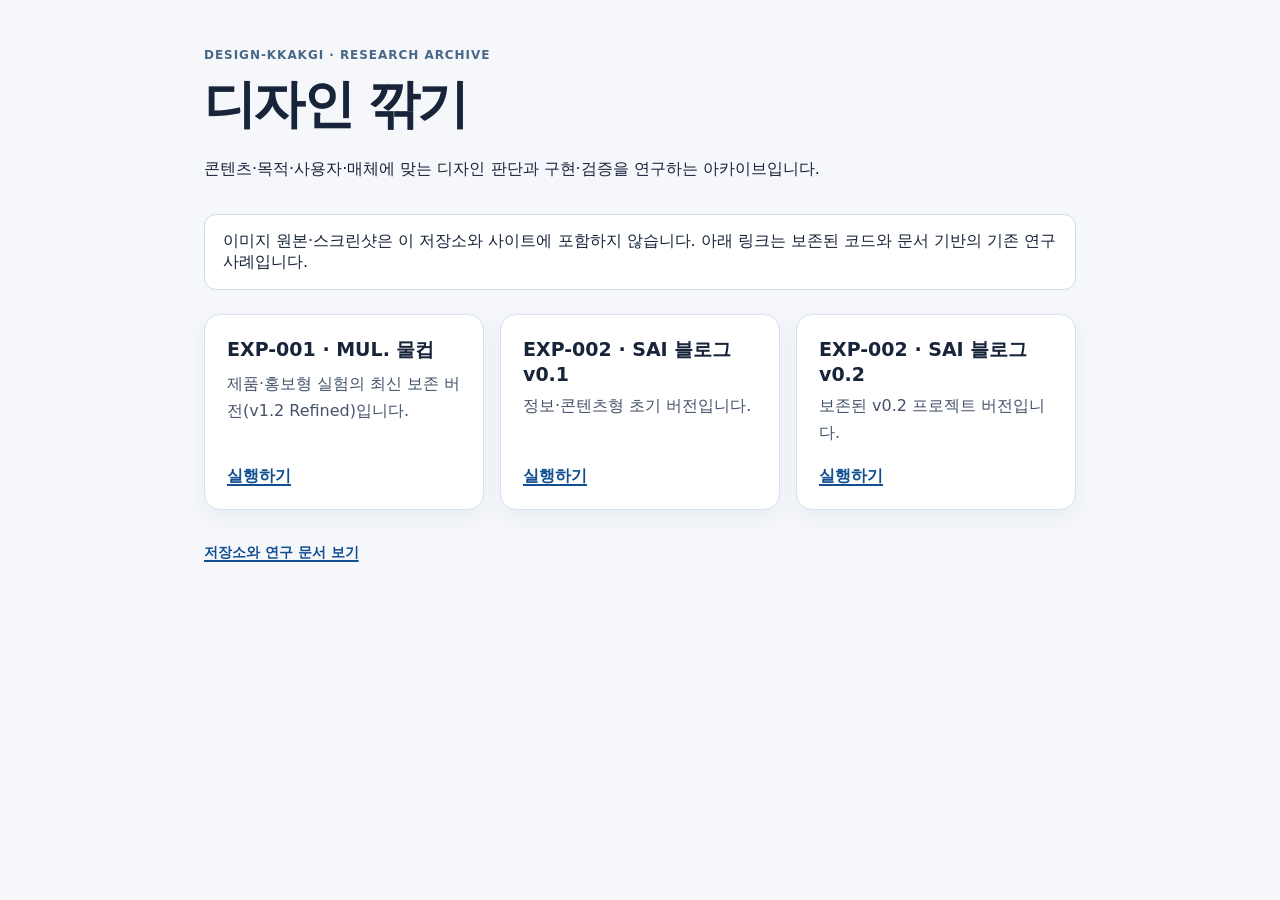
==== index.html @ 41e4d72d "docs: add Pages research archive index" ====
<!doctype html>
<html lang="ko">
<head>
  <meta charset="utf-8">
  <meta name="viewport" content="width=device-width, initial-scale=1">
  <title>디자인 깎기 · 연구 사례</title>
  <style>
    :root { color-scheme: light; font-family: system-ui,-apple-system,"Segoe UI","Malgun Gothic",sans-serif; color:#18243a; background:#f5f7fb; }
    * { box-sizing:border-box; }
    body { margin:0; }
    main { max-width:920px; margin:0 auto; padding:48px 24px 64px; }
    header { margin-bottom:32px; }
    .eyebrow { color:#486887; font-size:12px; font-weight:700; letter-spacing:.08em; }
    h1 { margin:8px 0 10px; font-size:clamp(30px,6vw,52px); letter-spacing:-.05em; }
    p { line-height:1.65; }
    .notice { padding:16px 18px; border:1px solid #cdd8e8; border-radius:12px; background:#fff; }
    .grid { display:grid; grid-template-columns:repeat(auto-fit,minmax(250px,1fr)); gap:16px; margin-top:24px; }
    article { display:flex; min-height:170px; flex-direction:column; padding:22px; border:1px solid #d6dfec; border-radius:16px; background:#fff; box-shadow:0 8px 22px rgba(29,52,84,.06); }
    h2 { margin:0 0 8px; font-size:19px; }
    article p { margin:0 0 20px; color:#44536a; }
    a { color:#114f91; font-weight:700; text-decoration-thickness:1.5px; text-underline-offset:3px; }
    article a { margin-top:auto; }
    footer { margin-top:34px; color:#59697e; font-size:14px; }
  </style>
</head>
<body>
  <main>
    <header>
      <div class="eyebrow">DESIGN-KKAKGI · RESEARCH ARCHIVE</div>
      <h1>디자인 깎기</h1>
      <p>콘텐츠·목적·사용자·매체에 맞는 디자인 판단과 구현·검증을 연구하는 아카이브입니다.</p>
    </header>
    <div class="notice">
      이미지 원본·스크린샷은 이 저장소와 사이트에 포함하지 않습니다. 아래 링크는 보존된 코드와 문서 기반의 기존 연구 사례입니다.
    </div>
    <section class="grid" aria-label="실행 가능한 연구 사례">
      <article>
        <h2>EXP-001 · MUL. 물컵</h2>
        <p>제품·홍보형 실험의 최신 보존 버전(v1.2 Refined)입니다.</p>
        <a href="./cases/mul-cup/versions/05_v1.2_Refined/site/">실행하기</a>
      </article>
      <article>
        <h2>EXP-002 · SAI 블로그 v0.1</h2>
        <p>정보·콘텐츠형 초기 버전입니다.</p>
        <a href="./cases/sai-blog/v0.1/">실행하기</a>
      </article>
      <article>
        <h2>EXP-002 · SAI 블로그 v0.2</h2>
        <p>보존된 v0.2 프로젝트 버전입니다.</p>
        <a href="./cases/sai-blog/v0.2/project/">실행하기</a>
      </article>
    </section>
    <footer>
      <a href="https://github.com/pchjesus/design-kkakgi">저장소와 연구 문서 보기</a>
    </footer>
  </main>
</body>
</html>
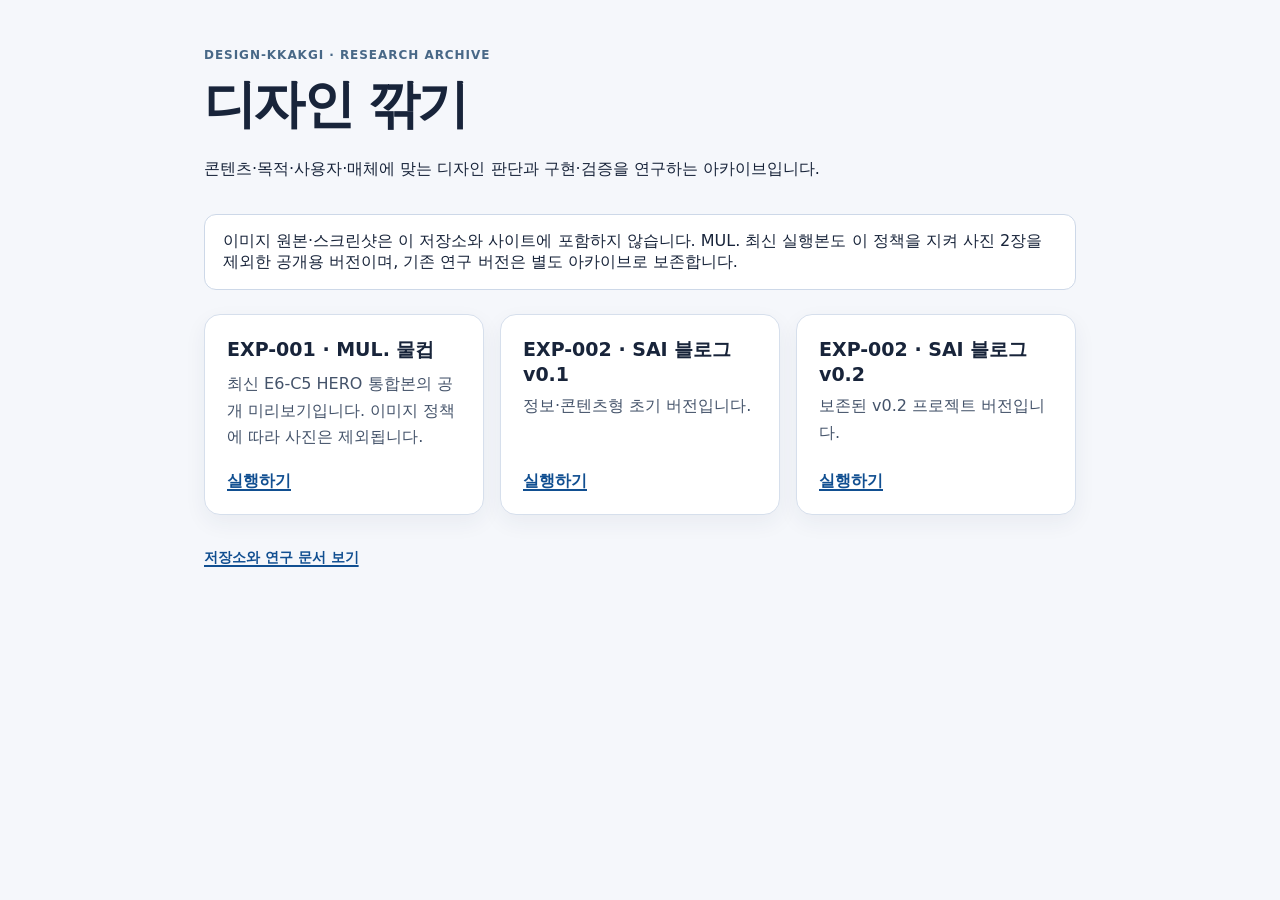
==== commit e77f6c22: "feat(pages): link MUL launch button to stable latest release path" ====
--- a/index.html
+++ b/index.html
@@ -31,13 +31,13 @@
       <p>콘텐츠·목적·사용자·매체에 맞는 디자인 판단과 구현·검증을 연구하는 아카이브입니다.</p>
     </header>
     <div class="notice">
-      이미지 원본·스크린샷은 이 저장소와 사이트에 포함하지 않습니다. 아래 링크는 보존된 코드와 문서 기반의 기존 연구 사례입니다.
+      이미지 원본·스크린샷은 이 저장소와 사이트에 포함하지 않습니다. MUL. 최신 실행본도 이 정책을 지켜 사진 2장을 제외한 공개용 버전이며, 기존 연구 버전은 별도 아카이브로 보존합니다.
     </div>
     <section class="grid" aria-label="실행 가능한 연구 사례">
       <article>
         <h2>EXP-001 · MUL. 물컵</h2>
-        <p>제품·홍보형 실험의 최신 보존 버전(v1.2 Refined)입니다.</p>
-        <a href="./cases/mul-cup/versions/05_v1.2_Refined/site/">실행하기</a>
+        <p>최신 E6-C5 HERO 통합본의 공개 미리보기입니다. 이미지 정책에 따라 사진은 제외됩니다.</p>
+        <a href="./cases/mul-cup/latest/">실행하기</a>
       </article>
       <article>
         <h2>EXP-002 · SAI 블로그 v0.1</h2>
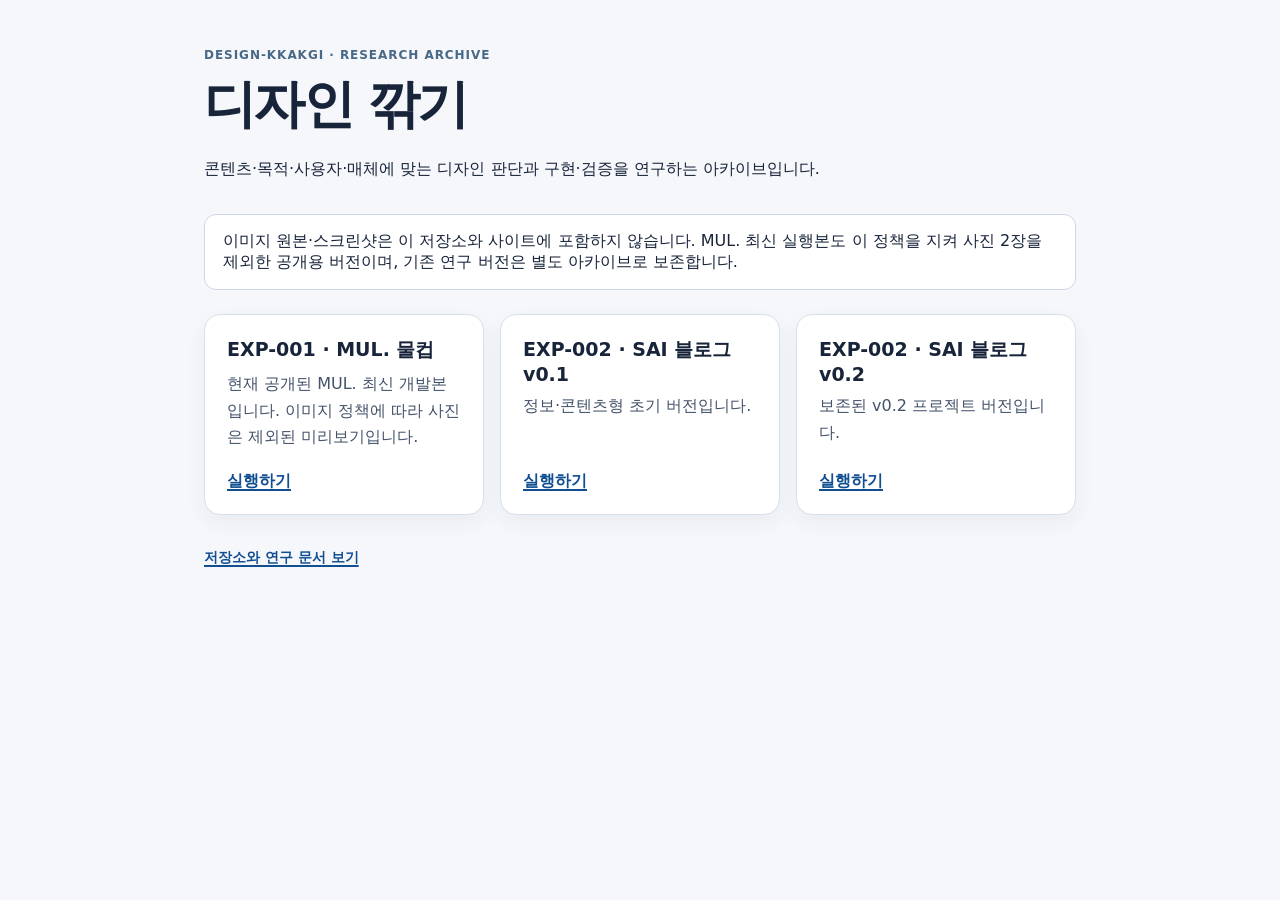
==== commit 8fcc5558: "docs(pages): keep MUL latest link description version-independent" ====
--- a/index.html
+++ b/index.html
@@ -36,7 +36,7 @@
     <section class="grid" aria-label="실행 가능한 연구 사례">
       <article>
         <h2>EXP-001 · MUL. 물컵</h2>
-        <p>최신 E6-C5 HERO 통합본의 공개 미리보기입니다. 이미지 정책에 따라 사진은 제외됩니다.</p>
+        <p>현재 공개된 MUL. 최신 개발본입니다. 이미지 정책에 따라 사진은 제외된 미리보기입니다.</p>
         <a href="./cases/mul-cup/latest/">실행하기</a>
       </article>
       <article>
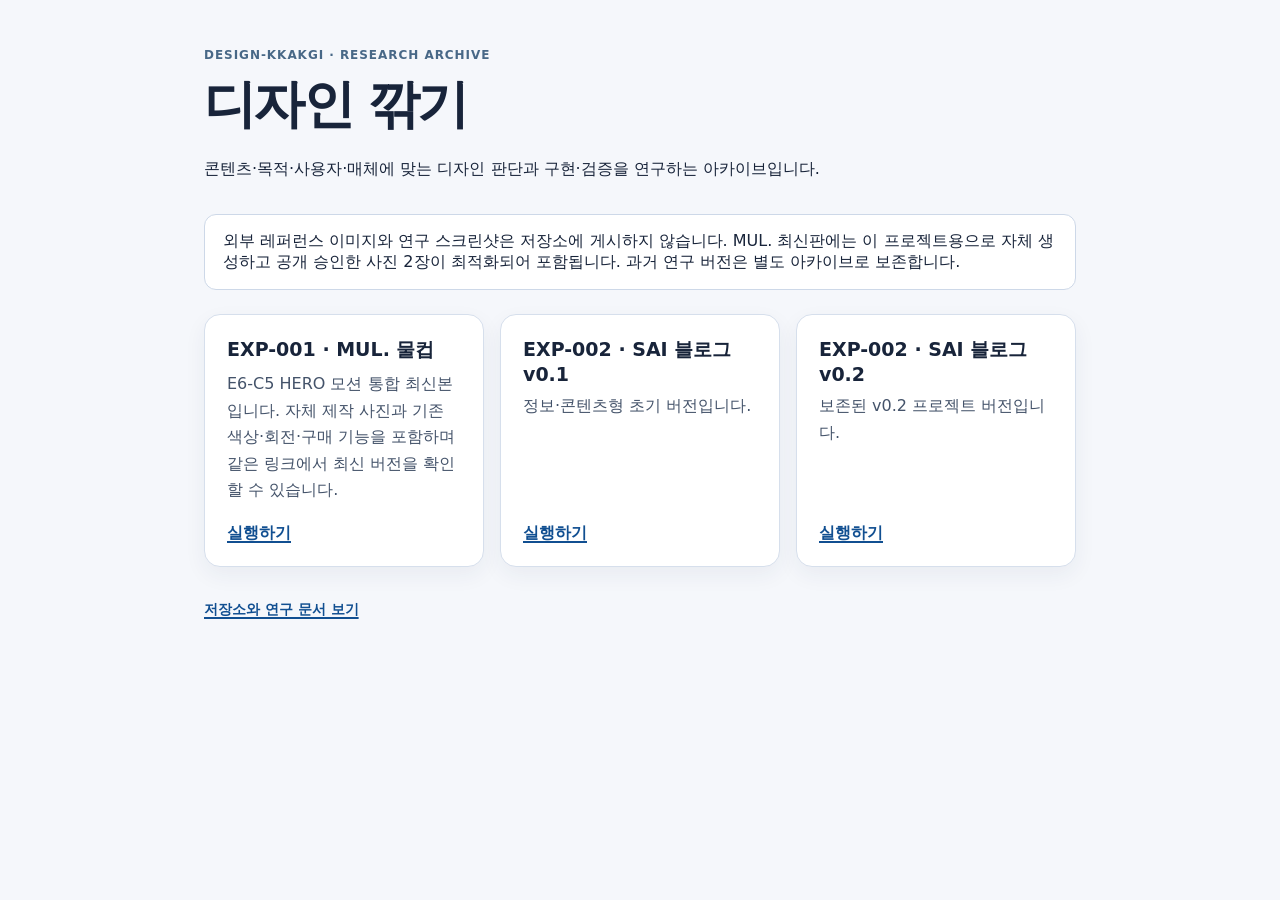
==== commit e5d2f4be: "fix(pages): describe full MUL release on research index" ====
--- a/index.html
+++ b/index.html
@@ -31,12 +31,12 @@
       <p>콘텐츠·목적·사용자·매체에 맞는 디자인 판단과 구현·검증을 연구하는 아카이브입니다.</p>
     </header>
     <div class="notice">
-      이미지 원본·스크린샷은 이 저장소와 사이트에 포함하지 않습니다. MUL. 최신 실행본도 이 정책을 지켜 사진 2장을 제외한 공개용 버전이며, 기존 연구 버전은 별도 아카이브로 보존합니다.
+      외부 레퍼런스 이미지와 연구 스크린샷은 저장소에 게시하지 않습니다. MUL. 최신판에는 이 프로젝트용으로 자체 생성하고 공개 승인한 사진 2장이 최적화되어 포함됩니다. 과거 연구 버전은 별도 아카이브로 보존합니다.
     </div>
     <section class="grid" aria-label="실행 가능한 연구 사례">
       <article>
         <h2>EXP-001 · MUL. 물컵</h2>
-        <p>현재 공개된 MUL. 최신 개발본입니다. 이미지 정책에 따라 사진은 제외된 미리보기입니다.</p>
+        <p>E6-C5 HERO 모션 통합 최신본입니다. 자체 제작 사진과 기존 색상·회전·구매 기능을 포함하며 같은 링크에서 최신 버전을 확인할 수 있습니다.</p>
         <a href="./cases/mul-cup/latest/">실행하기</a>
       </article>
       <article>
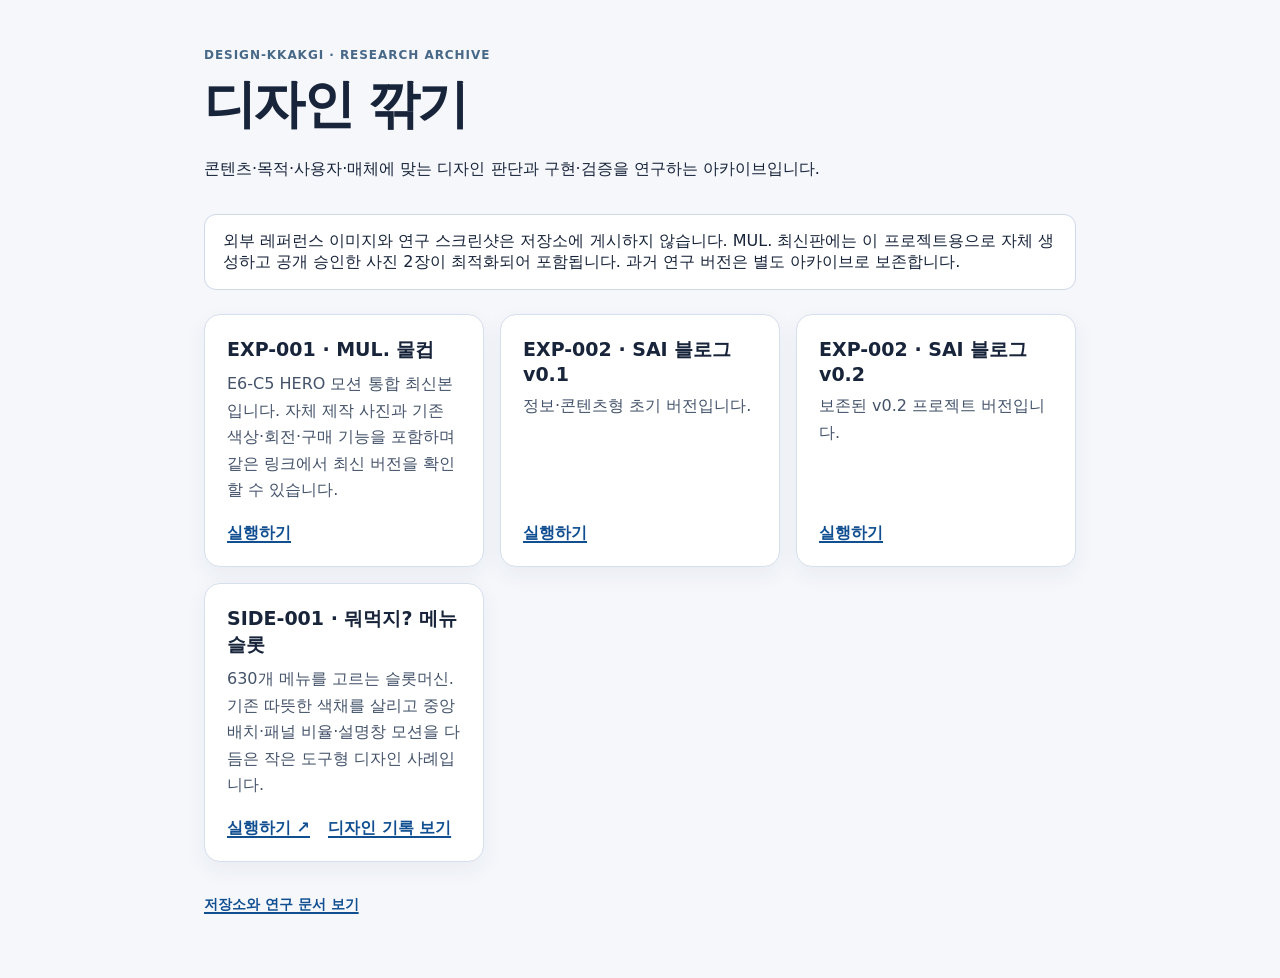
==== commit ff81e066: "feat(case): document SIDE-001 menu roulette learnings and link live app" ====
--- a/index.html
+++ b/index.html
@@ -20,6 +20,8 @@
     article p { margin:0 0 20px; color:#44536a; }
     a { color:#114f91; font-weight:700; text-decoration-thickness:1.5px; text-underline-offset:3px; }
     article a { margin-top:auto; }
+    .case-links { display:flex; flex-wrap:wrap; align-items:center; gap:12px 18px; margin-top:auto; }
+    .case-links a { margin-top:0; }
     footer { margin-top:34px; color:#59697e; font-size:14px; }
   </style>
 </head>
@@ -49,6 +51,14 @@
         <p>보존된 v0.2 프로젝트 버전입니다.</p>
         <a href="./cases/sai-blog/v0.2/project/">실행하기</a>
       </article>
+      <article>
+        <h2>SIDE-001 · 뭐먹지? 메뉴 슬롯</h2>
+        <p>630개 메뉴를 고르는 슬롯머신. 기존 따뜻한 색채를 살리고 중앙 배치·패널 비율·설명창 모션을 다듬은 작은 도구형 디자인 사례입니다.</p>
+        <div class="case-links">
+          <a href="https://pchjesus.github.io/menu-roulette/">실행하기 ↗</a>
+          <a href="./cases/menu-roulette/">디자인 기록 보기</a>
+        </div>
+      </article>
     </section>
     <footer>
       <a href="https://github.com/pchjesus/design-kkakgi">저장소와 연구 문서 보기</a>
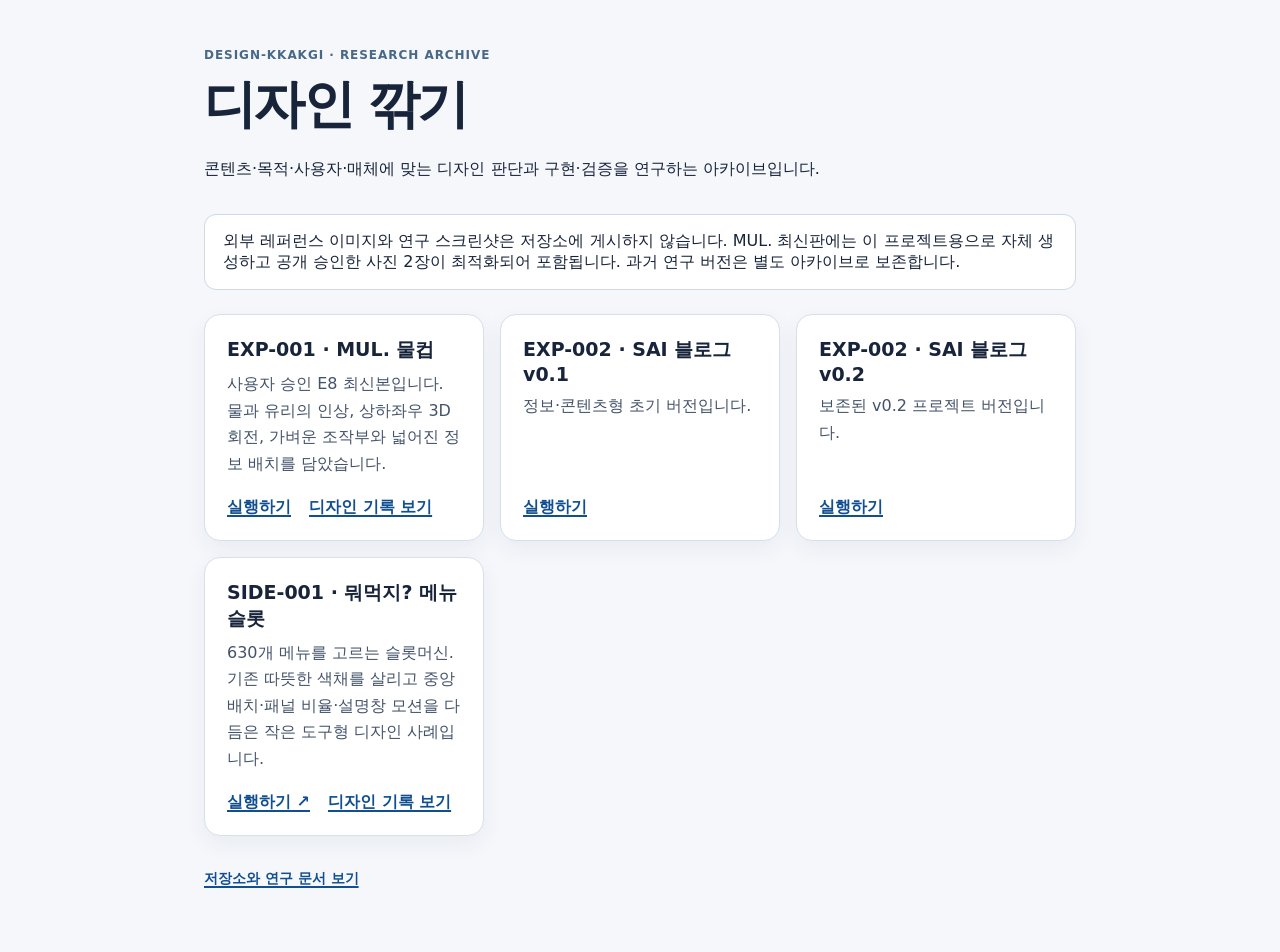
==== commit 1ef71741: "feat(mul): adopt approved E8 and preserve design philosophy learnings" ====
--- a/index.html
+++ b/index.html
@@ -38,8 +38,8 @@
     <section class="grid" aria-label="실행 가능한 연구 사례">
       <article>
         <h2>EXP-001 · MUL. 물컵</h2>
-        <p>E6-C5 HERO 모션 통합 최신본입니다. 자체 제작 사진과 기존 색상·회전·구매 기능을 포함하며 같은 링크에서 최신 버전을 확인할 수 있습니다.</p>
-        <a href="./cases/mul-cup/latest/">실행하기</a>
+        <p>사용자 승인 E8 최신본입니다. 물과 유리의 인상, 상하좌우 3D 회전, 가벼운 조작부와 넓어진 정보 배치를 담았습니다.</p>
+        <div class="case-links"><a href="./cases/mul-cup/latest/">실행하기</a><a href="https://github.com/pchjesus/design-kkakgi/blob/main/cases/mul-cup/DESIGN_LEARNINGS_E7_E8.md">디자인 기록 보기</a></div>
       </article>
       <article>
         <h2>EXP-002 · SAI 블로그 v0.1</h2>
